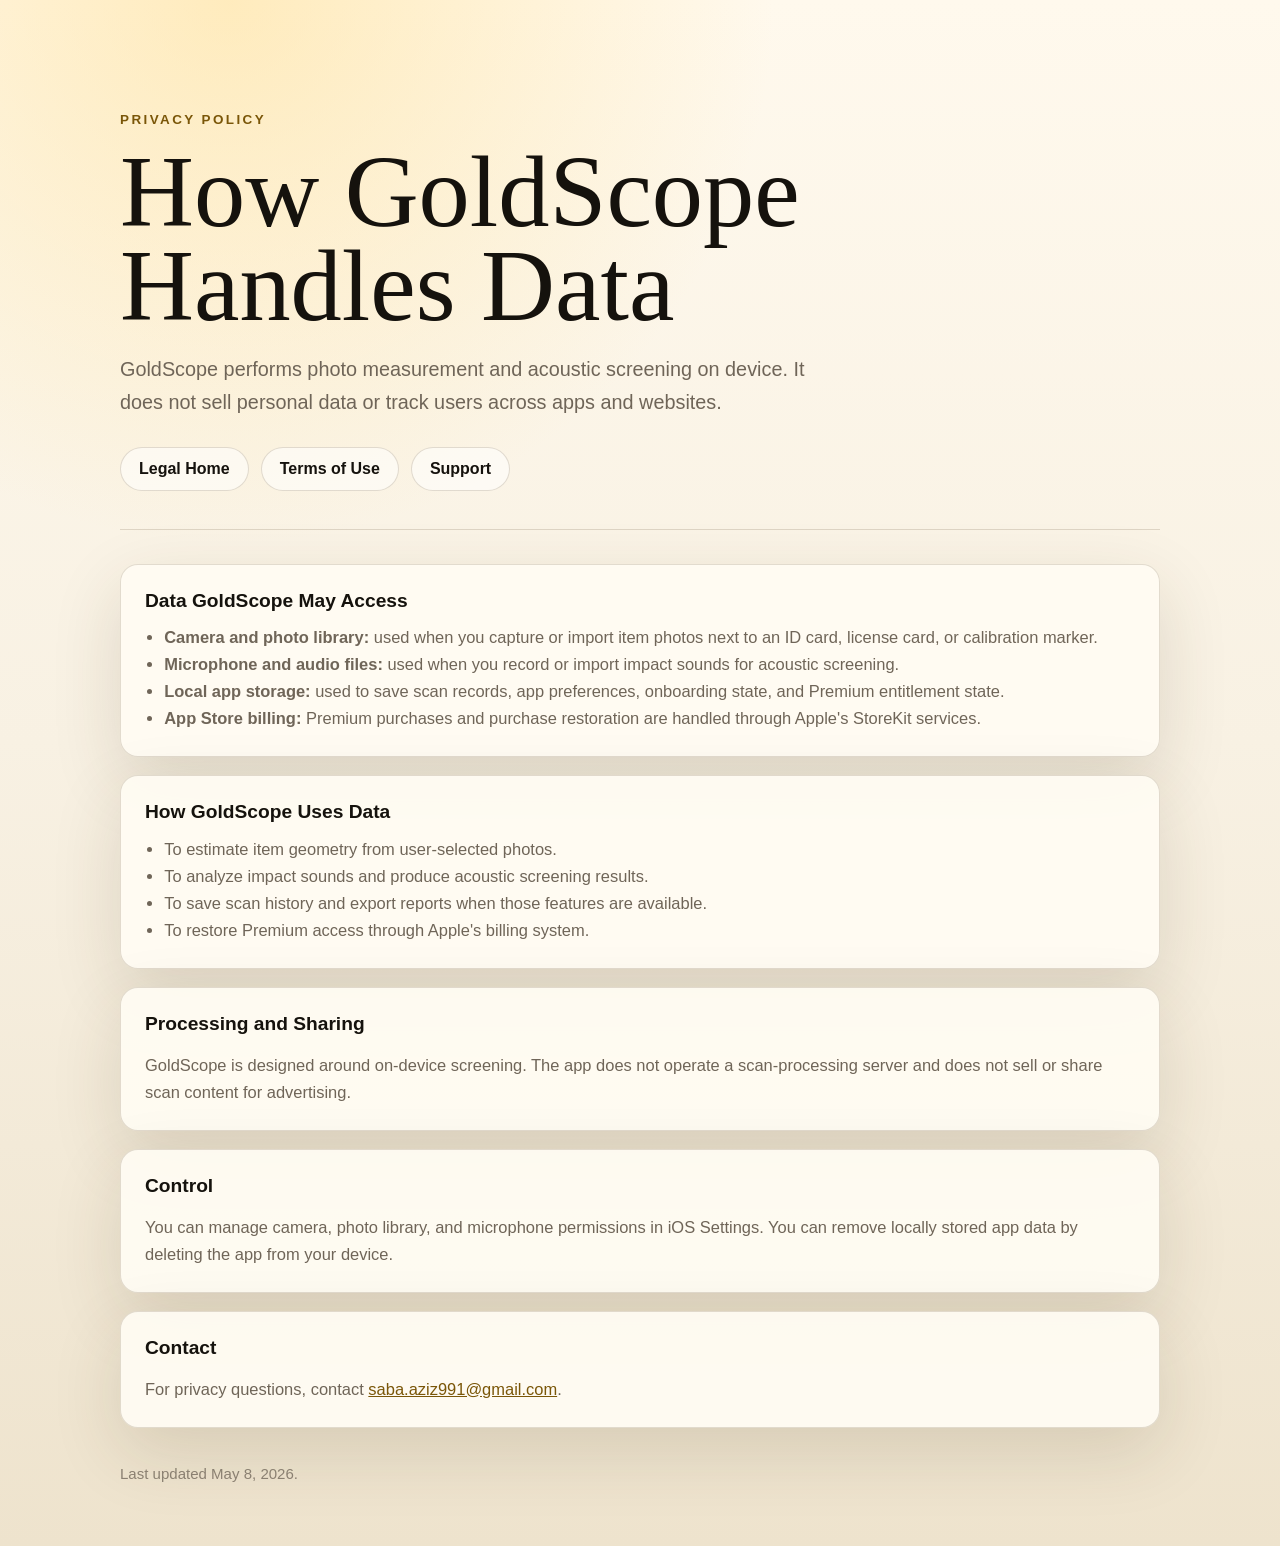
==== privacy/index.html @ 0c7292c8 "Publish GoldScope legal support site" ====
<!doctype html>
<html lang="en">
  <head>
    <meta charset="utf-8">
    <meta name="viewport" content="width=device-width, initial-scale=1">
    <title>GoldScope Privacy Policy</title>
    <meta name="description" content="Privacy Policy for the GoldScope iOS app.">
    <link rel="stylesheet" href="../assets/styles.css">
  </head>
  <body>
    <main class="page">
      <section class="hero">
        <div class="eyebrow">Privacy Policy</div>
        <h1>How GoldScope Handles Data</h1>
        <p>
          GoldScope performs photo measurement and acoustic screening on device. It does not sell personal data or track users across apps and websites.
        </p>
        <div class="nav">
          <a class="secondary" href="../">Legal Home</a>
          <a class="secondary" href="../terms/">Terms of Use</a>
          <a class="secondary" href="../support/">Support</a>
        </div>
      </section>

      <section class="stack">
        <article class="card">
          <h2>Data GoldScope May Access</h2>
          <ul>
            <li><strong>Camera and photo library:</strong> used when you capture or import item photos next to an ID card, license card, or calibration marker.</li>
            <li><strong>Microphone and audio files:</strong> used when you record or import impact sounds for acoustic screening.</li>
            <li><strong>Local app storage:</strong> used to save scan records, app preferences, onboarding state, and Premium entitlement state.</li>
            <li><strong>App Store billing:</strong> Premium purchases and purchase restoration are handled through Apple's StoreKit services.</li>
          </ul>
        </article>

        <article class="card">
          <h2>How GoldScope Uses Data</h2>
          <ul>
            <li>To estimate item geometry from user-selected photos.</li>
            <li>To analyze impact sounds and produce acoustic screening results.</li>
            <li>To save scan history and export reports when those features are available.</li>
            <li>To restore Premium access through Apple's billing system.</li>
          </ul>
        </article>

        <article class="card">
          <h2>Processing and Sharing</h2>
          <p>
            GoldScope is designed around on-device screening. The app does not operate a scan-processing server and does not sell or share scan content for advertising.
          </p>
        </article>

        <article class="card">
          <h2>Control</h2>
          <p>
            You can manage camera, photo library, and microphone permissions in iOS Settings. You can remove locally stored app data by deleting the app from your device.
          </p>
        </article>

        <article class="card">
          <h2>Contact</h2>
          <p>
            For privacy questions, contact <a href="mailto:saba.aziz991@gmail.com">saba.aziz991@gmail.com</a>.
          </p>
        </article>
      </section>

      <p class="footer">Last updated May 8, 2026.</p>
    </main>
  </body>
</html>
---- assets/styles.css ----
:root {
  color-scheme: light;
  --bg: #f8f1e3;
  --ink: #15120d;
  --muted: #6f6558;
  --line: rgba(95, 76, 42, 0.18);
  --panel: rgba(255, 252, 244, 0.92);
  --gold: #b8860b;
  --gold-dark: #7a5608;
  --shadow: 0 24px 70px rgba(62, 47, 22, 0.14);
}

* {
  box-sizing: border-box;
}

body {
  margin: 0;
  min-height: 100vh;
  background:
    radial-gradient(circle at 18% 0%, rgba(255, 224, 150, 0.55), transparent 34rem),
    linear-gradient(180deg, #fff9ed 0%, var(--bg) 48%, #eee3cd 100%);
  color: var(--ink);
  font-family: ui-sans-serif, -apple-system, BlinkMacSystemFont, "Avenir Next", "Segoe UI", sans-serif;
}

a {
  color: var(--gold-dark);
}

.page {
  width: min(1040px, calc(100% - 40px));
  margin: 0 auto;
  padding: 64px 0 44px;
}

.hero {
  padding: 48px 0 38px;
  border-bottom: 1px solid var(--line);
}

.eyebrow {
  color: var(--gold-dark);
  font-size: 0.84rem;
  font-weight: 800;
  letter-spacing: 0.18em;
  text-transform: uppercase;
}

h1 {
  max-width: 860px;
  margin: 18px 0 16px;
  font-family: Georgia, "Times New Roman", serif;
  font-size: clamp(3rem, 8vw, 6.8rem);
  line-height: 0.92;
  font-weight: 500;
  letter-spacing: 0;
}

h2 {
  margin: 0 0 12px;
  font-size: 1.2rem;
  line-height: 1.2;
}

p,
li {
  color: var(--muted);
  font-size: 1.03rem;
  line-height: 1.65;
}

.hero p {
  max-width: 720px;
  font-size: 1.24rem;
}

.nav {
  display: flex;
  flex-wrap: wrap;
  gap: 12px;
  margin-top: 28px;
}

.primary,
.secondary,
.button-link {
  display: inline-flex;
  align-items: center;
  justify-content: center;
  min-height: 44px;
  padding: 0 18px;
  border-radius: 999px;
  font-weight: 800;
  text-decoration: none;
}

.primary {
  background: var(--ink);
  color: #fffaf0;
}

.secondary {
  border: 1px solid var(--line);
  background: rgba(255, 255, 255, 0.55);
  color: var(--ink);
}

.grid {
  display: grid;
  grid-template-columns: repeat(3, minmax(0, 1fr));
  gap: 18px;
  padding: 34px 0 0;
}

.stack {
  display: grid;
  gap: 18px;
  padding: 34px 0 0;
}

.card {
  background: var(--panel);
  border: 1px solid var(--line);
  border-radius: 18px;
  padding: 24px;
  box-shadow: var(--shadow);
}

.card ul {
  margin: 0;
  padding-left: 1.2rem;
}

.card p:last-child,
.card ul:last-child {
  margin-bottom: 0;
}

.button-link {
  margin-top: 8px;
}

.footer {
  margin-top: 34px;
  color: rgba(111, 101, 88, 0.78);
  font-size: 0.94rem;
}

@media (max-width: 760px) {
  .page {
    width: min(100% - 28px, 1040px);
    padding-top: 34px;
  }

  .hero {
    padding-top: 28px;
  }

  h1 {
    font-size: clamp(3.2rem, 14vw, 5rem);
  }

  .grid {
    grid-template-columns: 1fr;
  }

  .card {
    padding: 20px;
    border-radius: 14px;
  }
}
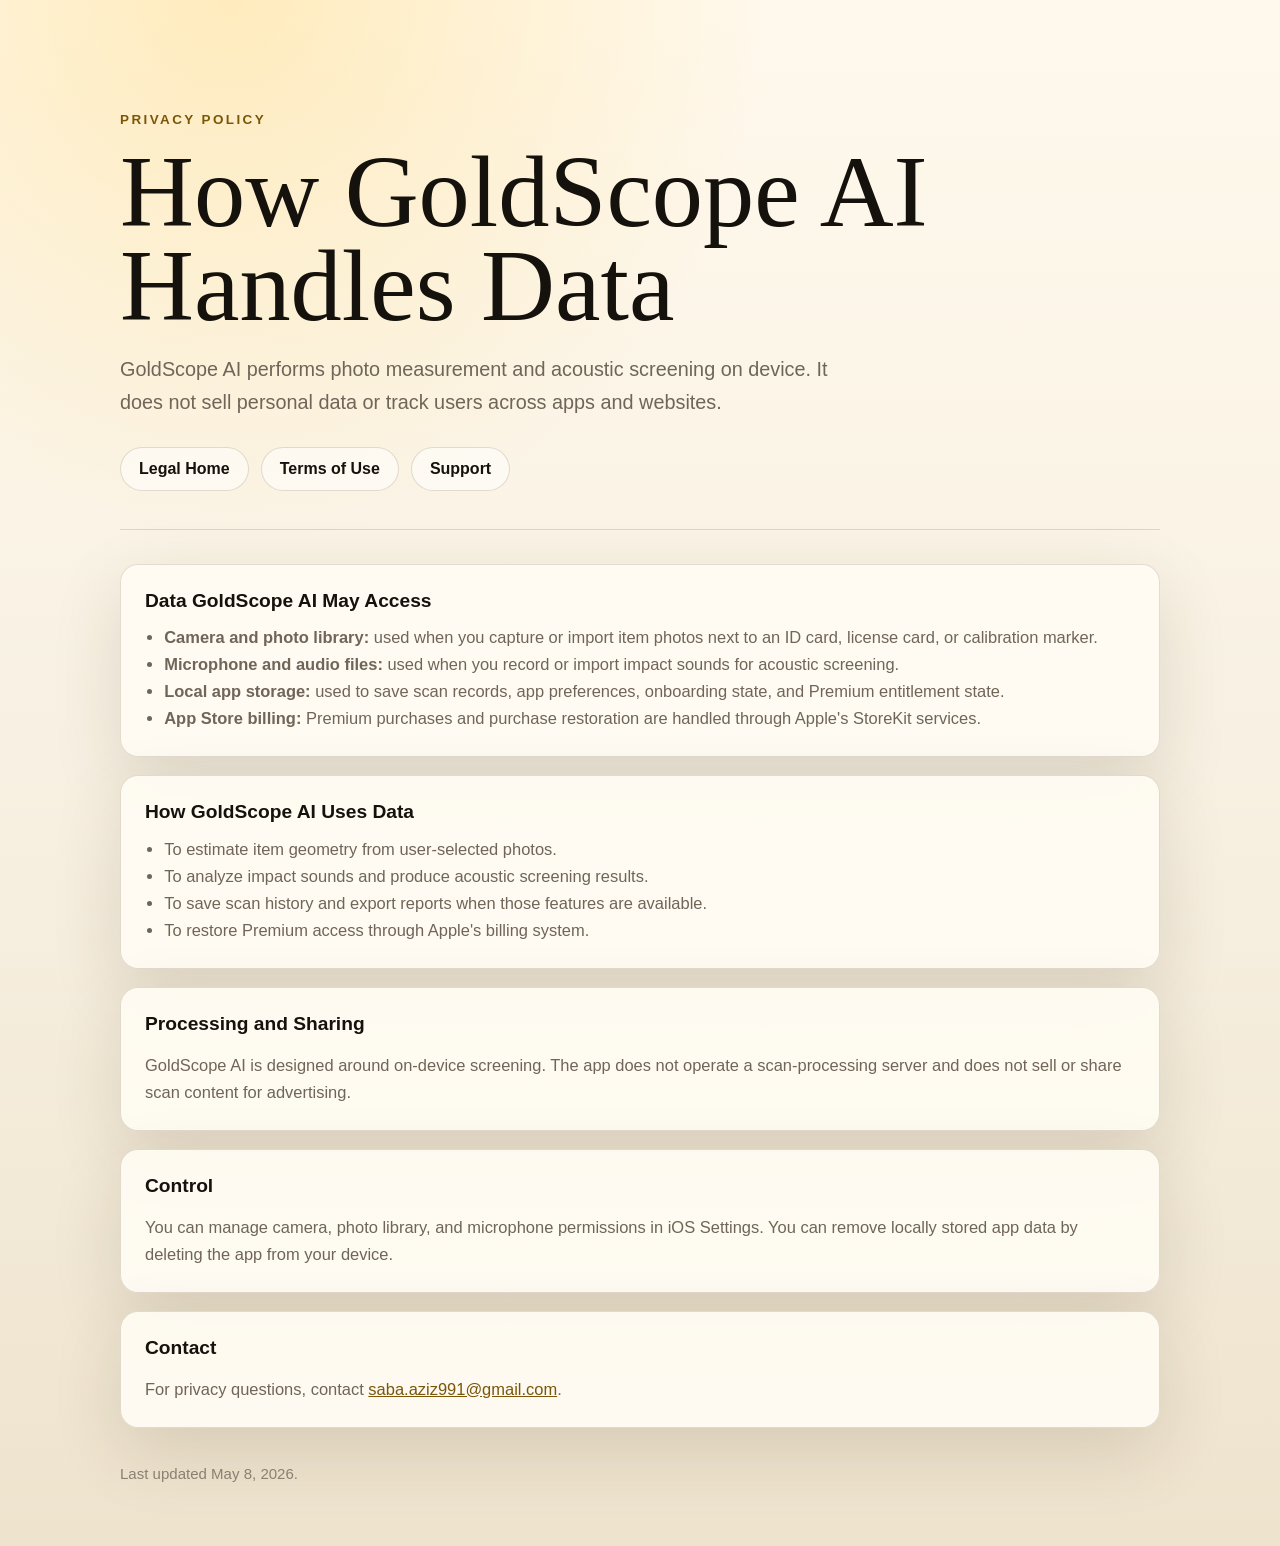
==== commit 9e2ff881: "Update public pages for GoldScope AI" ====
--- a/privacy/index.html
+++ b/privacy/index.html
@@ -3,17 +3,17 @@
   <head>
     <meta charset="utf-8">
     <meta name="viewport" content="width=device-width, initial-scale=1">
-    <title>GoldScope Privacy Policy</title>
-    <meta name="description" content="Privacy Policy for the GoldScope iOS app.">
+    <title>GoldScope AI Privacy Policy</title>
+    <meta name="description" content="Privacy Policy for the GoldScope AI iOS app.">
     <link rel="stylesheet" href="../assets/styles.css">
   </head>
   <body>
     <main class="page">
       <section class="hero">
         <div class="eyebrow">Privacy Policy</div>
-        <h1>How GoldScope Handles Data</h1>
+        <h1>How GoldScope AI Handles Data</h1>
         <p>
-          GoldScope performs photo measurement and acoustic screening on device. It does not sell personal data or track users across apps and websites.
+          GoldScope AI performs photo measurement and acoustic screening on device. It does not sell personal data or track users across apps and websites.
         </p>
         <div class="nav">
           <a class="secondary" href="../">Legal Home</a>
@@ -24,7 +24,7 @@
 
       <section class="stack">
         <article class="card">
-          <h2>Data GoldScope May Access</h2>
+          <h2>Data GoldScope AI May Access</h2>
           <ul>
             <li><strong>Camera and photo library:</strong> used when you capture or import item photos next to an ID card, license card, or calibration marker.</li>
             <li><strong>Microphone and audio files:</strong> used when you record or import impact sounds for acoustic screening.</li>
@@ -34,7 +34,7 @@
         </article>
 
         <article class="card">
-          <h2>How GoldScope Uses Data</h2>
+          <h2>How GoldScope AI Uses Data</h2>
           <ul>
             <li>To estimate item geometry from user-selected photos.</li>
             <li>To analyze impact sounds and produce acoustic screening results.</li>
@@ -46,7 +46,7 @@
         <article class="card">
           <h2>Processing and Sharing</h2>
           <p>
-            GoldScope is designed around on-device screening. The app does not operate a scan-processing server and does not sell or share scan content for advertising.
+            GoldScope AI is designed around on-device screening. The app does not operate a scan-processing server and does not sell or share scan content for advertising.
           </p>
         </article>
 
